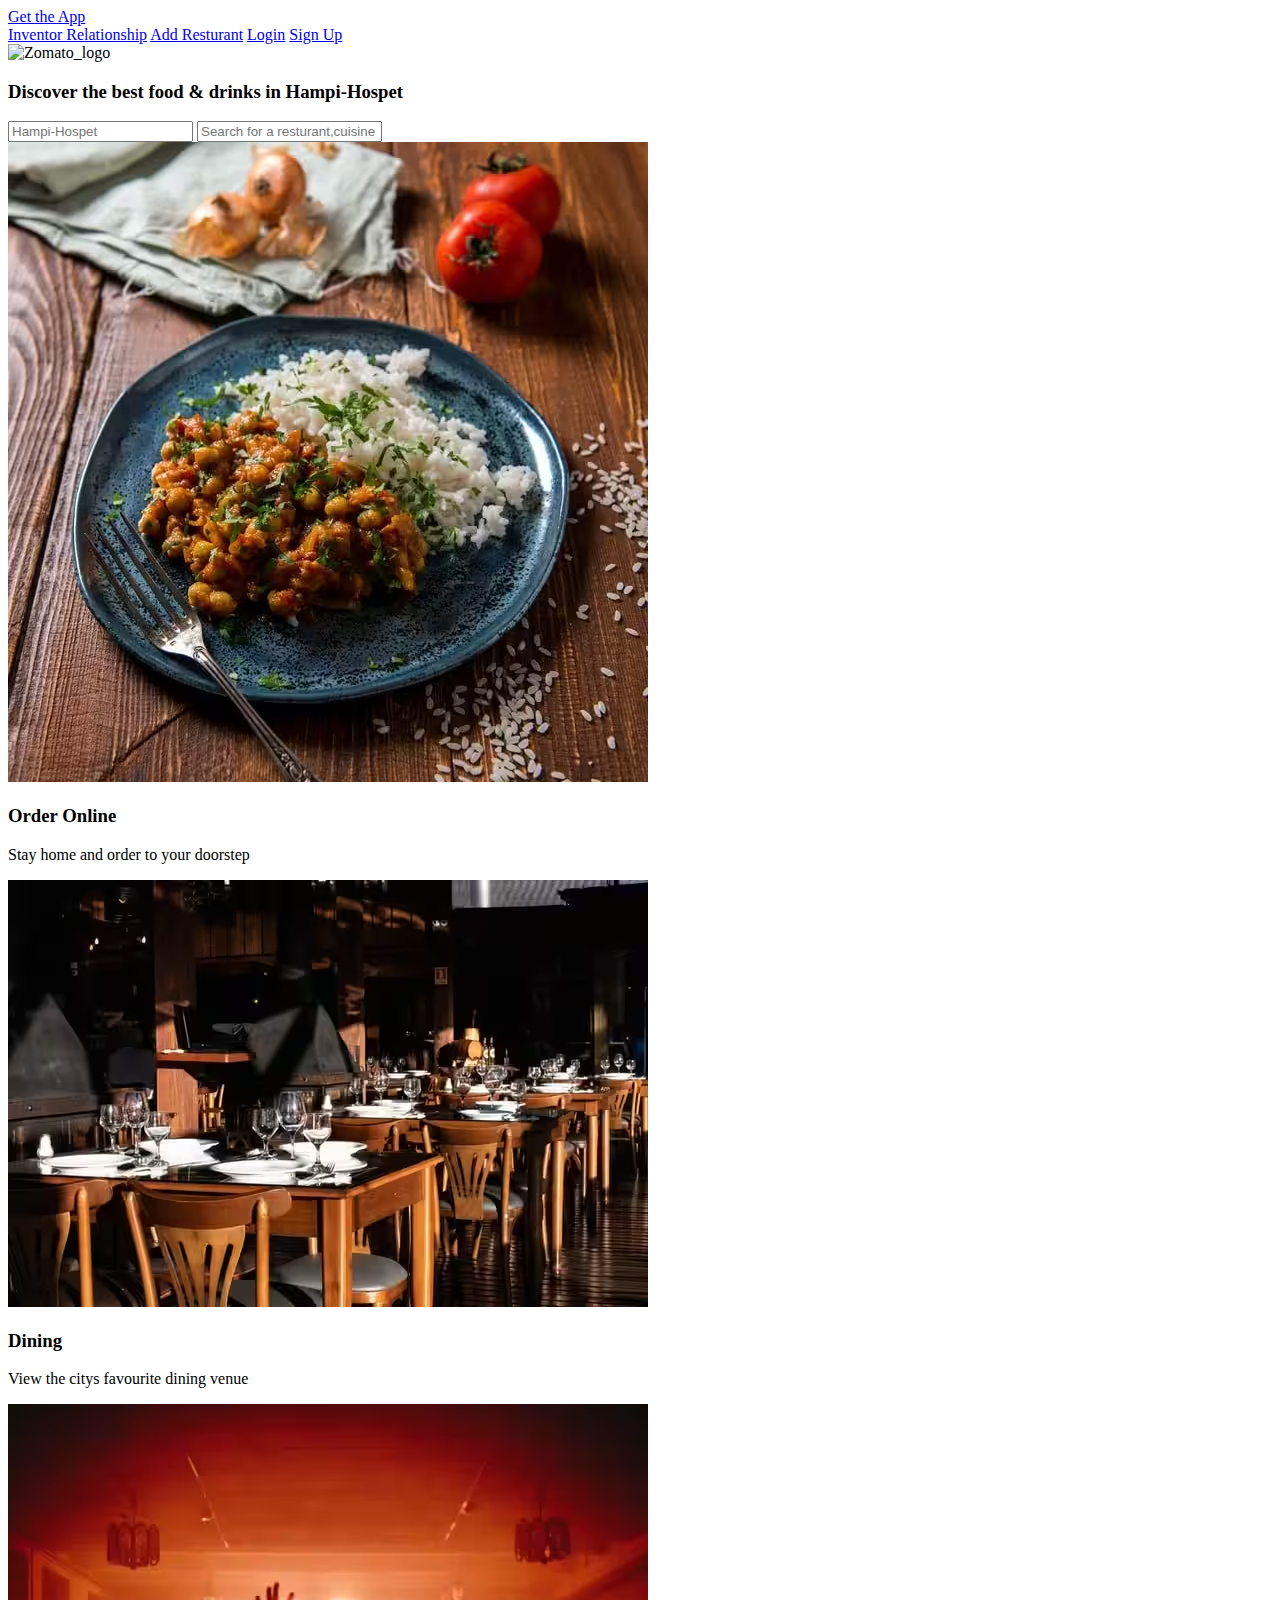
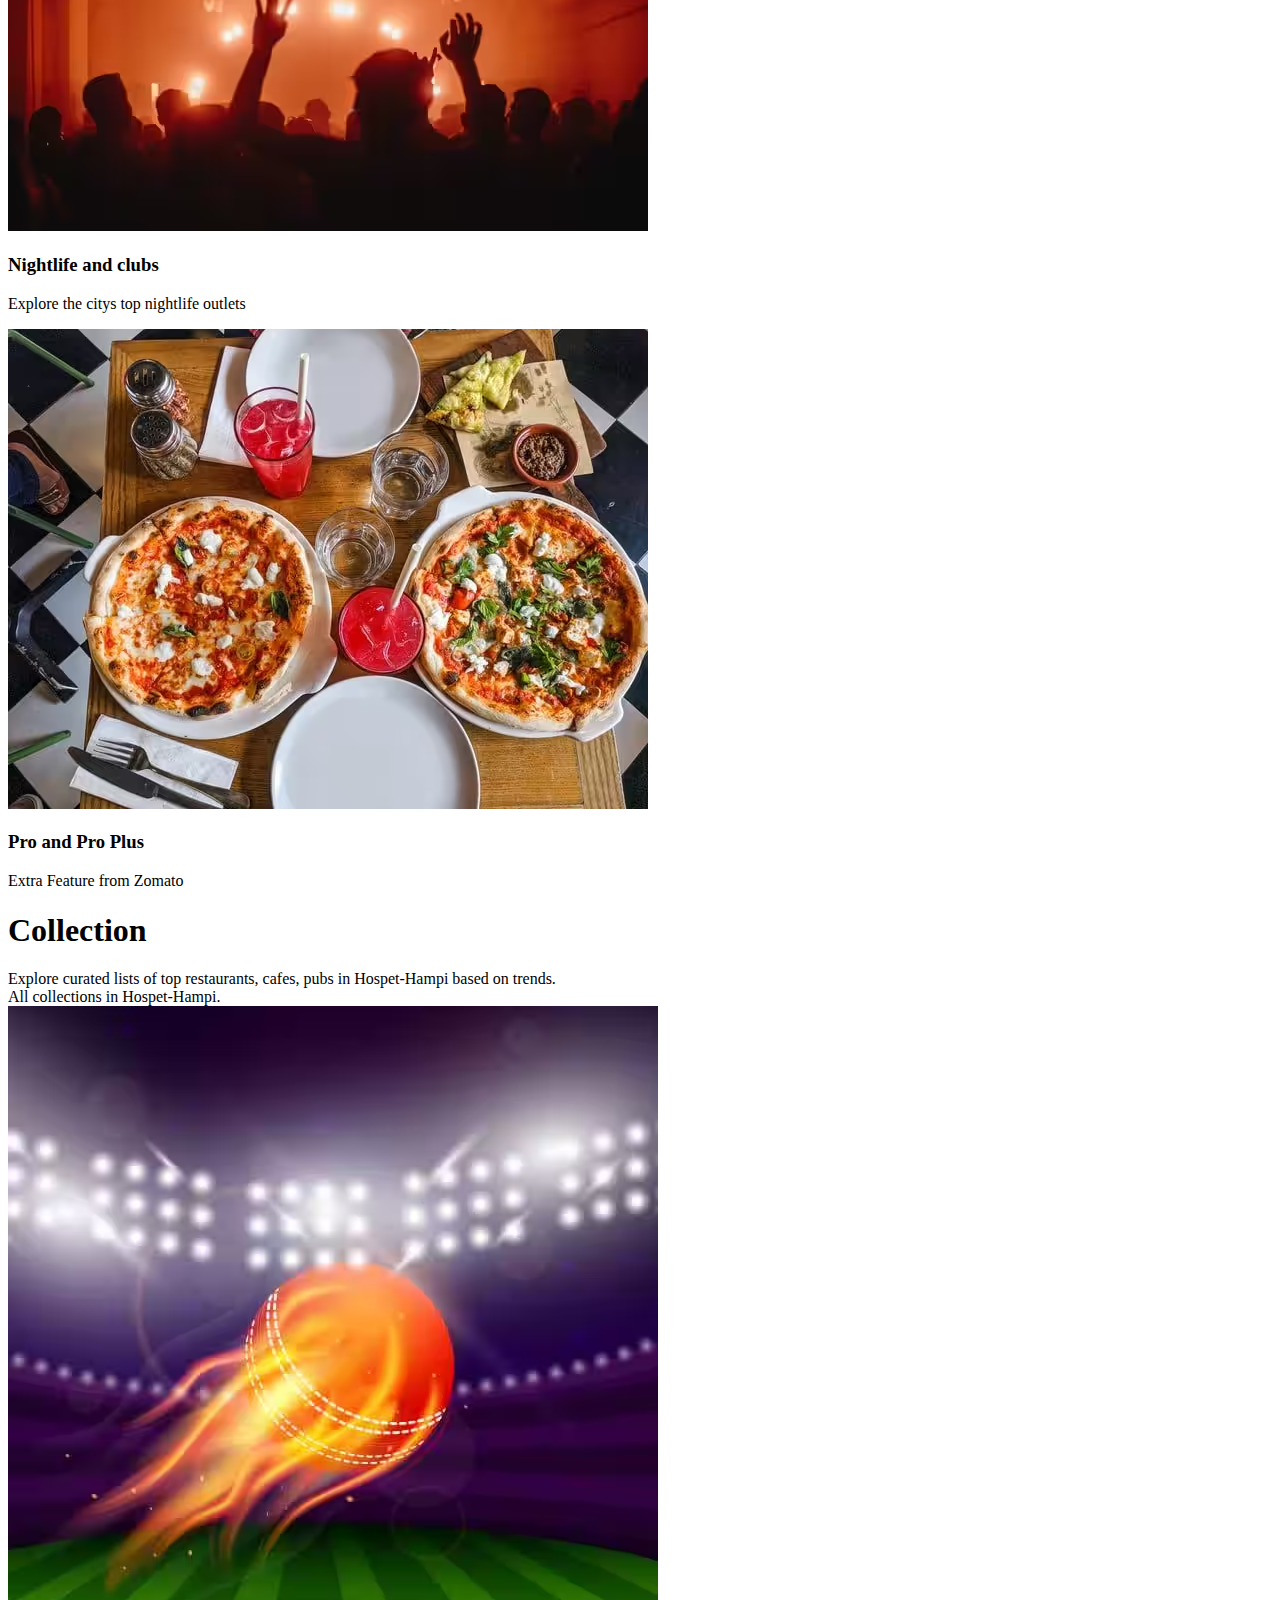
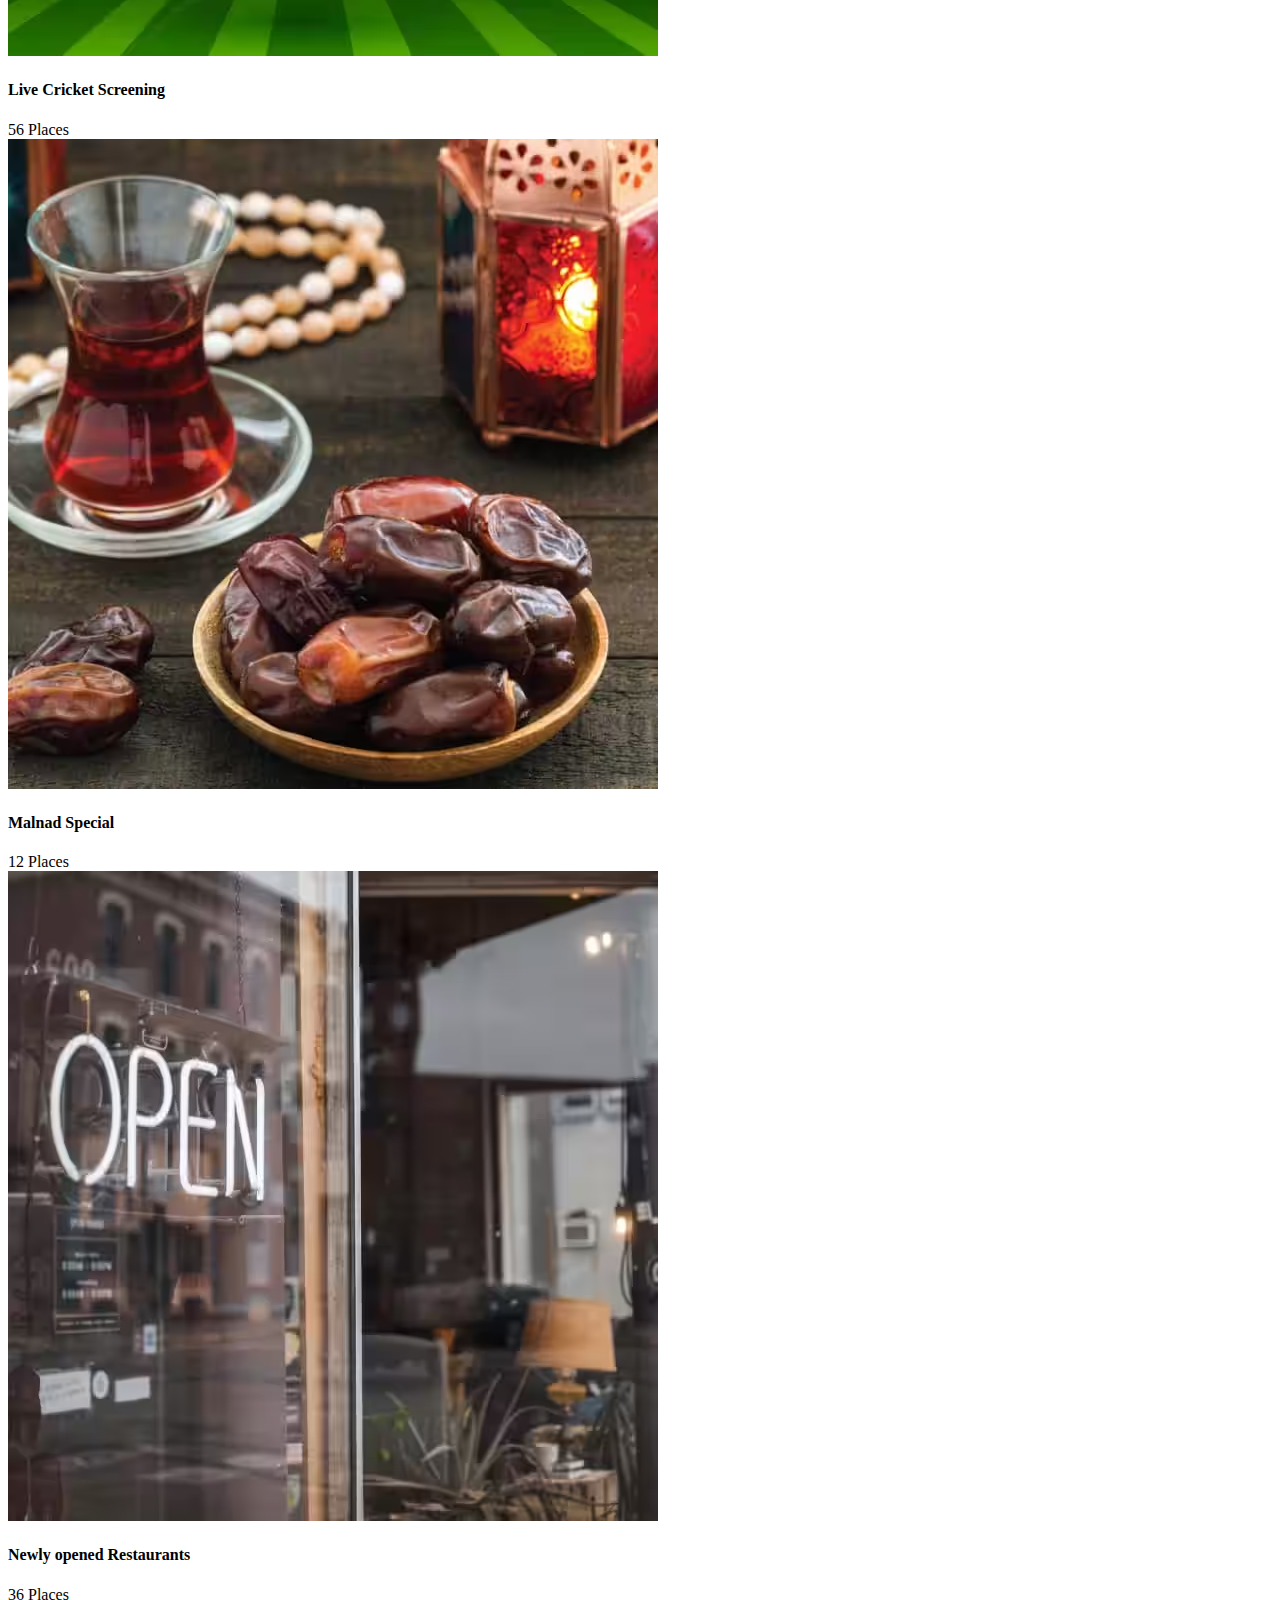
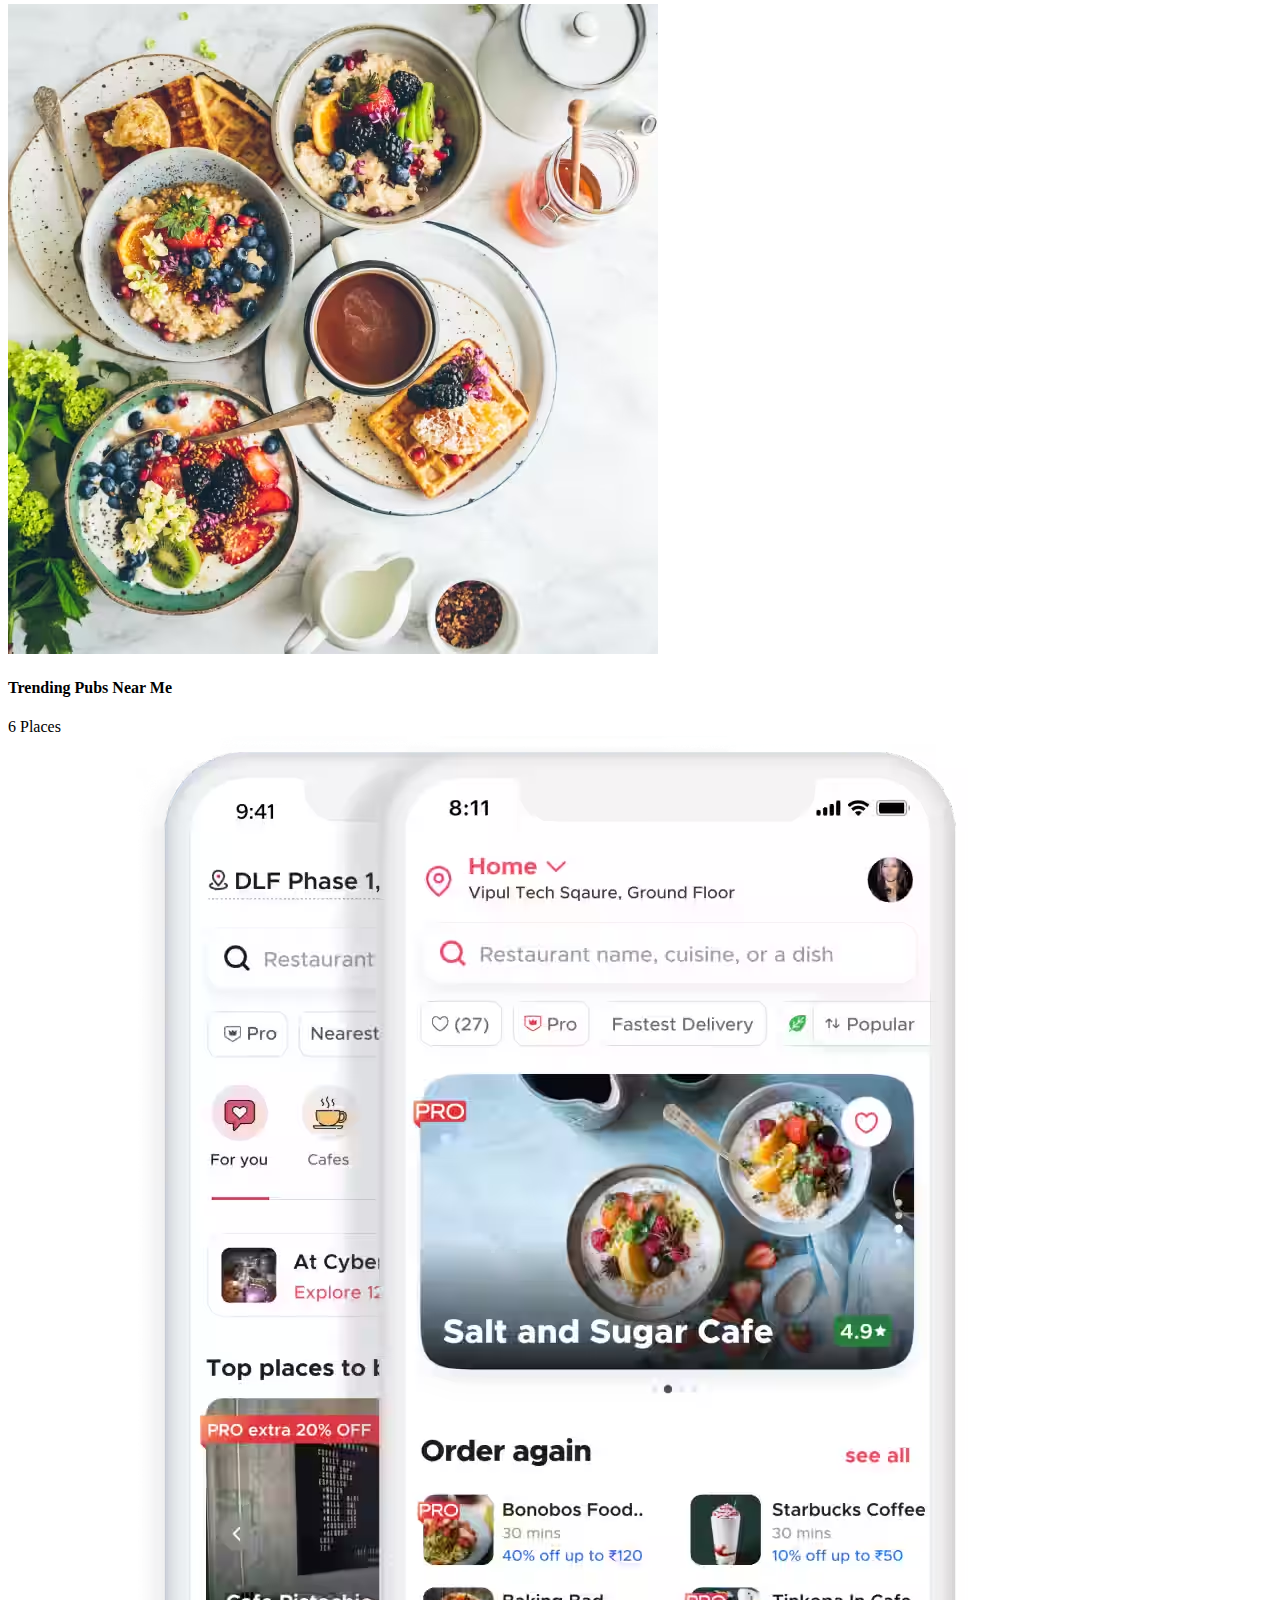
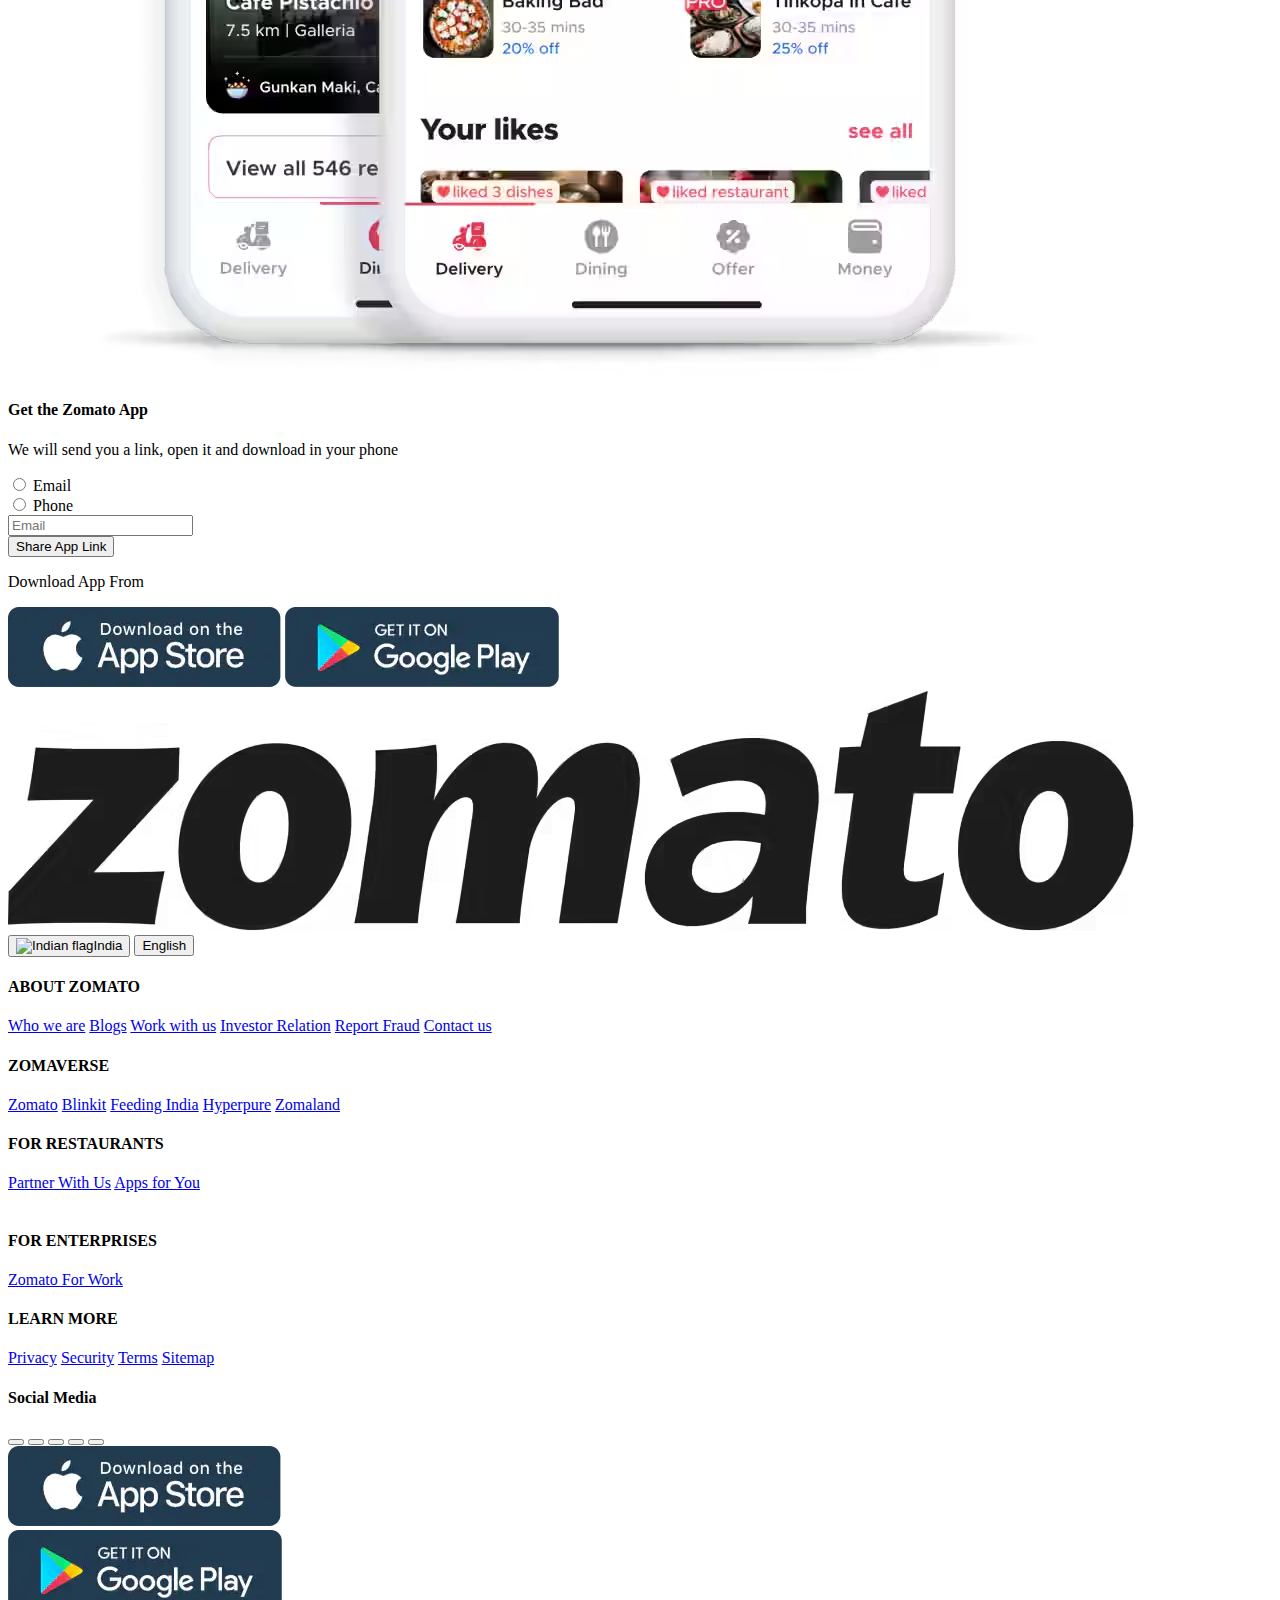
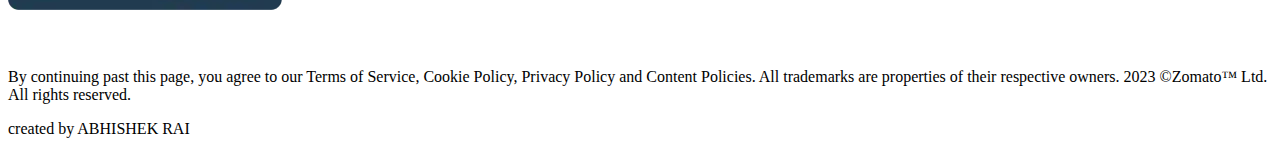
==== zomatoproject/index.html @ 9965978b "Add files via upload" ====
<!DOCTYPE html>
<html lang="en">
  <head>
    <meta charset="UTF-8" />
    <meta http-equiv="X-UA-Compatible" content="IE=edge" />
    <meta name="viewport" content="width=device-width, initial-scale=1.0" />

    <!-- Zomato logo in the tab -->
    <link
      rel="icon"
      type="image/x-icon"
      href="https://upload.wikimedia.org/wikipedia/commons/thumb/7/75/Zomato_logo.png/220px-Zomato_logo.png"
    />

    <!-- Font awesome icons -->
    <link
      rel="stylesheet"
      href="https://cdnjs.cloudflare.com/ajax/libs/font-awesome/6.1.1/css/all.min.css"
      integrity="sha512-KfkfwYDsLkIlwQp6LFnl8zNdLGxu9YAA1QvwINks4PhcElQSvqcyVLLD9aMhXd13uQjoXtEKNosOWaZqXgel0g=="
      crossorigin="anonymous"
      referrerpolicy="no-referrer"
    />

    <!-- Poppins font by google fonts -->
    <link rel="preconnect" href="https://fonts.googleapis.com" />
    <link rel="preconnect" href="https://fonts.gstatic.com" crossorigin />
    <link
      href="https://fonts.googleapis.com/css2?family=Poppins:ital,wght@0,100;0,200;0,300;0,400;0,500;0,600;0,700;0,800;0,900;1,100;1,200;1,300;1,400;1,500;1,600;1,700;1,800;1,900&display=swap"
      rel="stylesheet"
    />

    <!-- Importing styles.css -->
    <link rel="stylesheet" href="/styles.css" />

    <!-- Title of the web page -->
    <title>Zomato Landing Page Clone</title>
  </head>
  
  <body>
    
    <!-- Hero section -->
    <section class="hero__section">
      <nav class="navbar">
        <a href="#" class="about_app">Get the App</a>
        <div class="navbar__menu_container">
          <a href="#" class="link">Inventor Relationship</a>
          <a href="#" class="link">Add Resturant</a>
          <a href="#" class="link">Login</a>
          <a href="#" class="link">Sign Up</a>
          <a href="#" class="user__icon"><i class="fa-solid fa-user"></i></a>
        </div>
      </nav>
      <div class="hero__section_container">
        <img src="/images/heroSectionLogo.png" alt="Zomato_logo" class="hero__section_image">
        <h3 class="hero__section_heading">Discover the best food & drinks in Hampi-Hospet</h3>
        <div class="hero__section_input">
          <input class="hero__section_location" type="text" name="" id="" placeholder="Hampi-Hospet">
          <input class="hero__section_search" type="text" name="" id="" placeholder="Search for a resturant,cuisine or a dish" >
        </div>
      </div>
    </section>

    <!-- Offer card -->
    <section class="container__we_offer">
      <div class="container__item">
        <img src="images/item1.png" alt="item1">
        <h3>Order Online</h3>
        <p>Stay home and order to your doorstep</p>
      </div>
      <div class="container__item">
        <img src="images/item2.png" alt="item2">
        <h3>Dining</h3>
        <p>View the citys favourite dining venue</p>
      </div>
      <div class="container__item">
        <img src="images/item3.png" alt="item3">
        <h3>Nightlife and clubs</h3>
        <p>Explore the citys top nightlife outlets</p>
      </div>
      <div class="container__item">
        <img src="images/item4.png" alt="item4">
        <h3>Pro and Pro Plus</h3>
        <p>Extra Feature from Zomato</p>
      </div>
    </section>

    <!-- Collection Section -->
    <section class="collection__container_super">
      <div class="collection__container_heading">
        <h1>Collection</h1>
        <div class="sub_heading">
          <div>Explore curated lists of top restaurants, cafes, pubs in Hospet-Hampi based on trends.</div>
          <div>All collections in Hospet-Hampi.</div>
        </div>
      </div>
      <div class="collection__container">
        <div class="item1">
          <img src="images/collection1.jpg" alt="collection 1" class="overlay">
          <div class="content">
            <h4>Live Cricket Screening</h4>
            <span>56 Places</span>
          </div> 
        </div>
        <div class="item2">
          <img src="images/collection2.jpg" alt="collection2" class="overlay">
          <div class="content">
            <h4>Malnad Special</h4>
            <span>12 Places</span>
          </div>
        </div>
        <div class="item3">
          <img src="images/collection3.jpg" alt="collection3" class="overlay">
          <div class="content">
            <h4>Newly opened Restaurants</h4>
            <span>36 Places</span>
          </div>
        </div>
        <div class="item4">
          <img src="images/collection4.jpg" alt="collection4" class="overlay">
          <div class="content">
            <h4>Trending Pubs Near Me</h4>
            <span>6 Places</span>
          </div>
        </div>
      </div>
    </section>

    <!-- Get The App -->
    <section class="get__app">
      <div class="left">
        <img src="images/mobileBanner.png" alt="Mobile image">
      </div>
      <div class="right">
        <h4>Get the Zomato App</h4>
        <p>We will send you a link, open it and download in your phone</p>
        <div class="radio__button_container">
          <div>
            <input type="radio" id="email" name="download_app">
            <label for="email">Email</label>
          </div>
          <div>
            <input type="radio" id="phone" name="download_app">
            <label for="phone">Phone</label>
          </div>
        </div>
        <div class="input__container">
          <input type="text" placeholder="Email">
        </div>
        <div class="share_app">
          <button>Share App Link</button>
        </div>
        <div class="download_app">
          <p>Download App From</p>
        </div>
        <div class="image">
          <img src="images/appleStore.png" alt="download logo">
          <img src="images/playStore.png" alt="download logo">
        </div>
      </div>
    </section>

    <!-- footer section -->
    <footer class="footer__section">
      <div class="footer__container">
        <div class="footer">
          <img src="images/logo.png" alt="Zomato logo" class="footer_image">
          <div class="footer__contaier_link">
            <button> <img src="https://flagcdn.com/w40/in.png" alt="Indian flag" style="width: 1.5rem;">India</button>
            <button> <i class="fa fa-globe"></i>English</button>
          </div>
        </div>

        <div class="footer__container_section">
          <div class="footer__link">
            <h4>ABOUT ZOMATO</h4>
            <a href="#">Who we are</a>
            <a href="#">Blogs</a>
            <a href="#">Work with us</a>
            <a href="#">Investor Relation</a>
            <a href="#">Report Fraud</a>
            <a href="#">Contact us</a>
          </div>

          <div class="footer__link">
            <h4>ZOMAVERSE</h4>
            <a href="#">Zomato</a>
            <a href="#">Blinkit</a>
            <a href="#">Feeding India</a>
            <a href="#">Hyperpure</a>
            <a href="#">Zomaland</a>
          </div>

          <div class="footer__link">
            <h4>FOR RESTAURANTS</h4>
            <a href="#">Partner With Us</a>
            <a href="#">Apps for You</a>
            <br><br>
            <h4>FOR ENTERPRISES</h4>
            <a href="#">Zomato For Work</a>
          </div>

          <div class="footer__link">
            <h4>LEARN MORE</h4>
            <a href="#">Privacy</a>
            <a href="#">Security</a>
            <a href="#">Terms</a>
            <a href="#">Sitemap</a>
          </div>

          <div class="footer__link">
            <h4>Social Media</h4>
            <div class="section__link_container">
              <button><i class="fa-brands fa-linkedin-in"></i></button>
              <button><i class="fa-brands fa-instagram"></i></button>
              <button><i class="fa-brands fa-twitter"></i></button>
              <button><i class="fa-brands fa-facebook"></i></button>
              <button><i class="fa-brands fa-youtube"></i></button>
            </div>
            <div class="logo__container">
              <div class="logo">
                <img src="images/appleStore.png" alt="Apple logo">
              </div>
              <div class="logo">
                <img src="images/playStore.png" alt="Mobile logo">
              </div>
            </div>
          </div>
        </div>
      </div>
      <br><br><br>
      <footer class="final_footer">
        <span>By continuing past this page, you agree to our Terms of Service, Cookie Policy, Privacy Policy and Content Policies. All trademarks are properties of their respective owners. 2023 &copy;Zomato™ Ltd. All rights reserved.</span>
      </footer>
      <div class="owner">
        <p>created by ABHISHEK RAI</p>
      </div>
    </footer>

  </body>
</html>
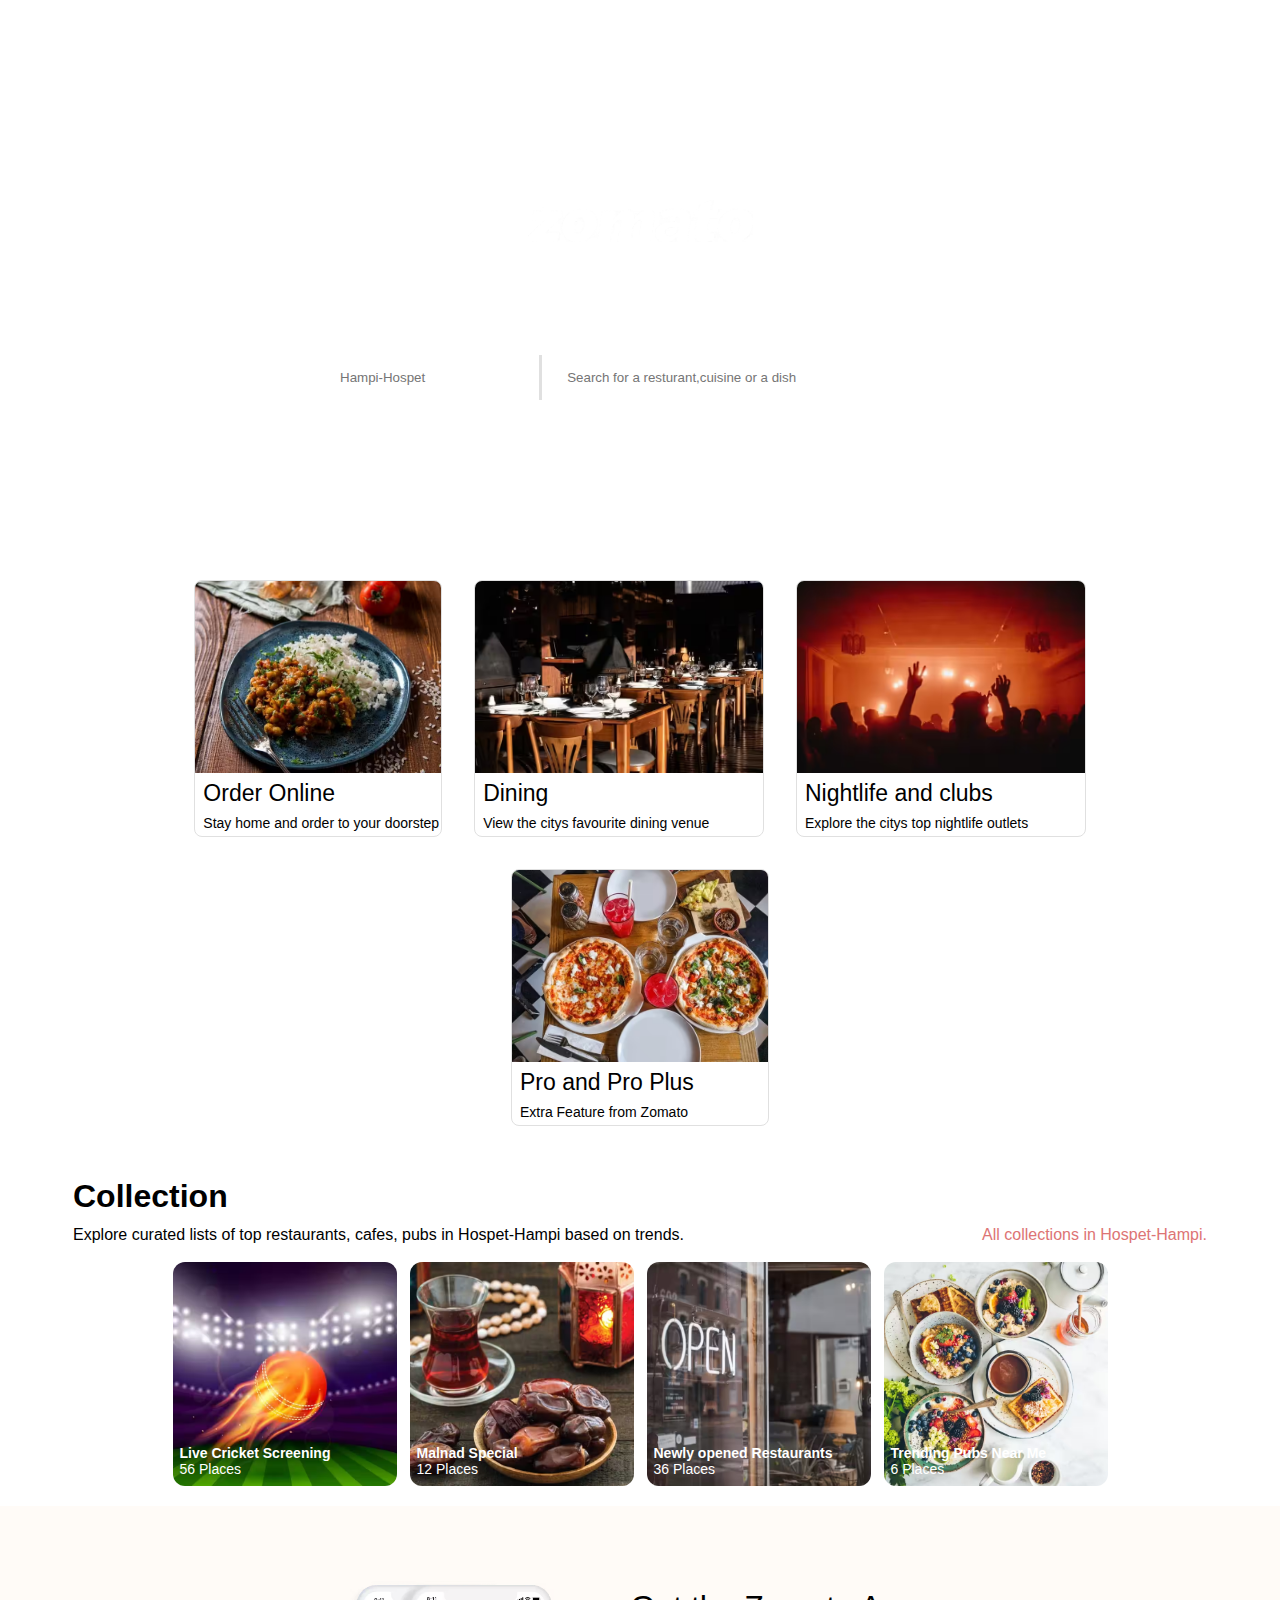
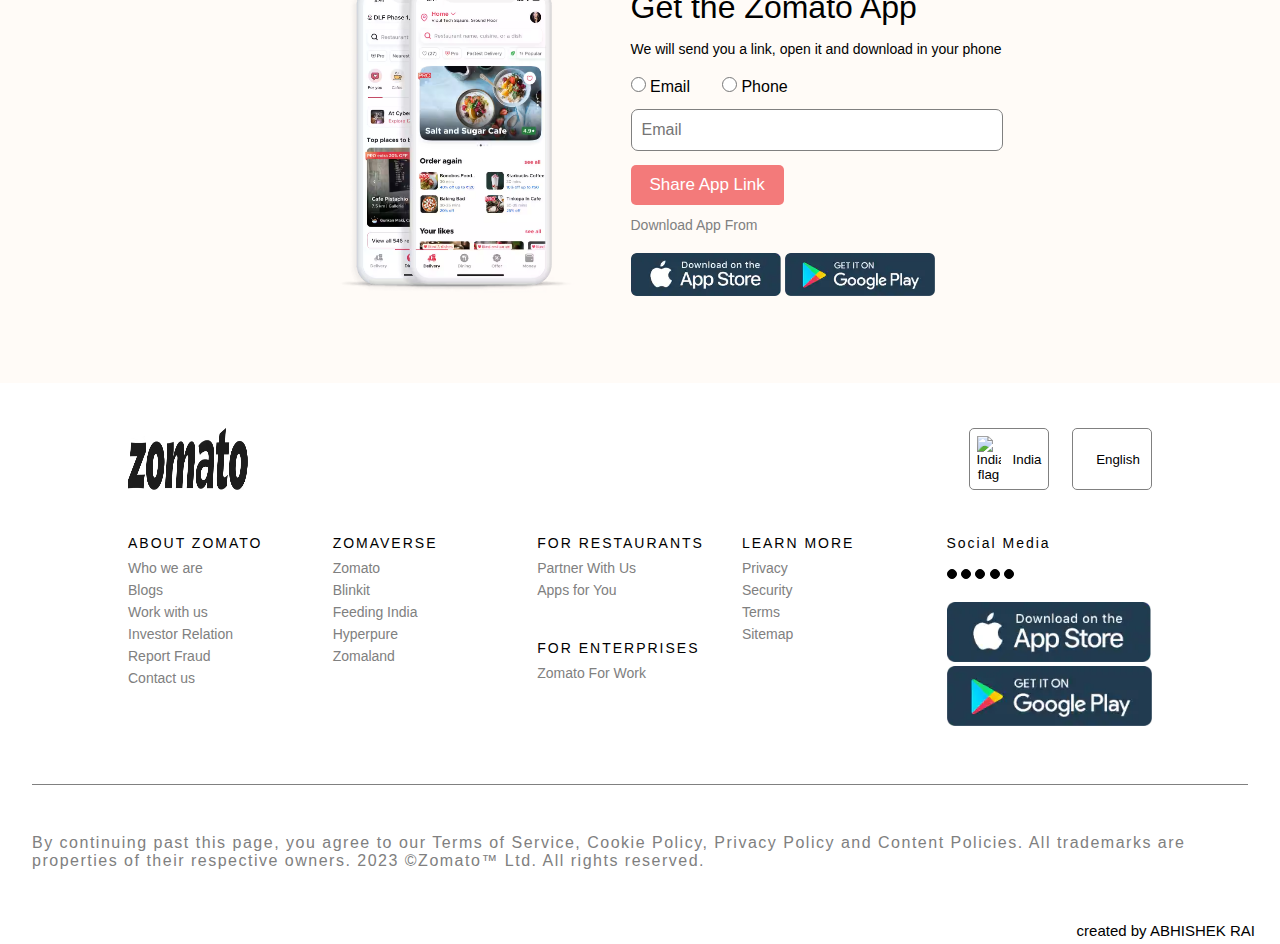
==== commit be7c2daf: "Update index.html" ====
--- a/zomatoproject/index.html
+++ b/zomatoproject/index.html
@@ -30,7 +30,7 @@
     />
 
     <!-- Importing styles.css -->
-    <link rel="stylesheet" href="/styles.css" />
+    <link rel="stylesheet" href="/zomatoproject/styles.css" />
 
     <!-- Title of the web page -->
     <title>Zomato Landing Page Clone</title>
@@ -51,7 +51,7 @@
         </div>
       </nav>
       <div class="hero__section_container">
-        <img src="/images/heroSectionLogo.png" alt="Zomato_logo" class="hero__section_image">
+        <img src="/zomatoproject/images/heroSectionLogo.png" alt="Zomato_logo" class="hero__section_image">
         <h3 class="hero__section_heading">Discover the best food & drinks in Hampi-Hospet</h3>
         <div class="hero__section_input">
           <input class="hero__section_location" type="text" name="" id="" placeholder="Hampi-Hospet">
--- a/zomatoproject/styles.css
+++ b/zomatoproject/styles.css
@@ -0,0 +1,479 @@
+*{
+    margin: 0;
+    padding: 0;
+    box-sizing: border-box;
+    font-family:'Lucida Sans', 'Lucida Sans Regular', 'Lucida Grande', 'Lucida Sans Unicode', Geneva, Verdana, sans-serif;
+}
+
+.hero__section{
+    background-image: url(/images/heroSectionBackground.png);
+    height: 60vh;
+    background-size: cover;
+}
+
+.navbar{
+    display: flex;
+    justify-content: space-between;
+    align-items: center;
+    height: 65px;
+    padding: 16px 48px;
+}
+
+.navbar a{
+    text-decoration: none;
+    color: white;
+}
+
+.navbar__menu_container {
+    display: flex;
+    gap: 23px;
+}
+
+.navbar__menu_container .user__icon{
+    height: 25px;
+    width: 25px;
+    border: 1px solid whitesmoke;
+    border-radius: 50%;
+    display: none;
+}
+
+.hero__section_container{
+    display: flex;
+    flex-direction: column;
+    justify-content: center;
+    align-items: center;
+    height: calc(60vh - 65px);
+    gap: 34px;
+}
+
+.hero__section_image{
+    width: 225px;
+    height: 42px;
+}
+
+.hero__section_heading{
+    color: white;
+    font-size: 35px;
+    text-align: center;
+}
+
+.hero__section_input{
+    background-color: white;
+    padding: 5px;
+    display: flex;
+    justify-content: center;
+    align-items: center;
+    width: 50%;
+    border-radius: 13px;
+    gap: 10px;
+}
+
+.hero__section_location, .hero__section_search{
+    padding: 15px;
+    border: none;
+    outline: none;
+}
+
+.hero__section_search{
+    width: 65%;
+}
+
+.hero__section_location{
+    width: 35%;
+    border-right: 3px solid #e0e0e0;
+}
+
+.container__we_offer{
+    display: flex;
+    flex-wrap: wrap;
+    gap: 2rem;
+    justify-content: center;
+    align-items: center;
+    margin: 2.5rem auto;
+    width: 90%;
+}
+
+.container__item{
+    overflow: hidden;
+    border-radius: 8px;
+    border: 1px solid #e0e0e0;
+    transition: all 1 ease-in-out;
+}
+
+.container__item h3,p{
+    padding: 3px 2px 5px 8px;
+}
+
+.container__item p{
+    font-size: 14px;
+}
+
+.container__item h3{
+    font-weight: 14;
+    font-size: 23px;
+}
+
+.container__item img{
+    width: 100%;
+    height: 12rem;
+    object-fit: cover;
+    object-position: center;
+}
+
+.container__item:hover{
+    transform: scale(1.05);
+}
+
+.collection__container_super{
+    width: 90%;
+    margin: 1rem auto;
+}
+
+.collection__container_heading{
+    padding: 12px 9px 18px;
+}
+
+.collection__container_heading .sub_heading{
+    display: flex;
+    justify-content: space-between;
+    align-items: center;
+    gap: 1rem;
+    padding-top: 11px;
+    font-size: 16px;
+    flex-wrap: wrap;
+}
+
+.collection__container_heading .sub_heading :nth-child(2){
+    color: rgb(221, 116, 116);
+}
+
+.collection__container{
+    display: flex;
+    justify-content: center;
+    align-items: center;
+    flex-wrap: wrap;
+    gap: 13px;
+}
+
+.collection__container img{
+    height: 14rem;
+    border-radius: 12px;
+}
+
+.collection__container .item1{
+    position: relative;
+}
+
+.collection__container .item2{
+    position: relative;
+}
+
+.collection__container .item3{
+    position: relative;
+}
+
+.collection__container .item4{
+    position: relative;
+}
+
+.collection__container .item1 .content{
+    position: absolute;
+    top: 176px;
+    padding: 7px;
+    font-size: 14px;
+    color: white;
+}
+
+.collection__container .item2 .content{
+    position: absolute;
+    top: 176px;
+    padding: 7px;
+    font-size: 14px;
+    color: white;
+}
+
+.collection__container .item3 .content{
+    position: absolute;
+    top: 176px;
+    padding: 7px;
+    font-size: 14px;
+    color: white;
+}
+
+.collection__container .item4 .content{
+    position: absolute;
+    top: 176px;
+    padding: 7px;
+    font-size: 14px;
+    color: white;
+}
+
+/* .item4 .overlay{
+    background: linear-gradient(0deg, rgba(0,0,0,1) 0%, rgba(0,0,0,0.97) 0%, rgba(0,0,0,0.78) 89%); 
+    background: linear-gradient(rgb(0,0,0));
+} */
+
+.get__app{
+    width: 100%;
+    height: 2%;
+    display: flex;
+    justify-content: center;
+    align-items: center;
+    background-color: rgb(255,251,247);
+    flex-wrap: wrap;
+    gap: 1.5rem;
+}
+
+.get__app .left{
+    display: flex;
+}
+
+.get__app .left img{
+    display: flex;
+    flex: 2;
+    width: 330px;
+    height: 477px;
+    padding-top: 75px;
+    padding-bottom: 90px;
+    padding-left: 56px;
+    justify-content: center;
+    align-items: center;
+}
+
+.get__app .right{
+    padding: 0px 15px;
+}
+
+.get__app .right h4{
+    font-size: 32px;
+    font-weight: lighter;
+    padding-bottom: 12px;
+}
+
+.get__app .right p{
+    font-size: 14px;
+    padding-left: 0px;
+    padding-bottom: 20px;
+}
+
+.get__app .right .radio__button_container{
+    display: flex;
+    gap: 2rem;
+    align-items: center;
+    padding-bottom: 13px;
+}
+
+.get__app .right .radio__button_container div input{
+    accent-color: rgb(239, 79, 95);
+    height: 15px;
+    width: 15px;
+}
+
+.get__app .right .input__container{
+    padding-bottom: 14px;
+}
+
+.get__app .right .input__container input{
+    padding: 11px 10px;
+    outline: none;
+    width: 100%;
+    border: 1.5px solid grey;
+    border-radius: 7px;
+    font-size: 16px;
+}
+
+.get__app .right .share_app button{
+    border: none;
+    color: white;
+    background-color: rgb(243, 122, 122);
+    border-radius: 5px;
+    cursor: pointer;
+    padding: 10px 19px;
+    font-size: 17px;
+}
+
+.get__app .right .download_app{
+    padding-top: 9px;
+    color: grey;
+}
+
+.get__app .right .image img{
+    width: 150px;
+}
+
+.footer__container{
+    width: 80%;
+    margin: auto;
+    padding-top: 45px;
+}
+
+.footer__container .footer{
+    display: flex;
+    justify-content: space-between;
+    flex-wrap: wrap;
+    padding-bottom: 45px;
+}
+
+.footer__container .footer .footer_image{
+    width: 7.5rem;
+}
+
+.footer__container .footer .footer__contaier_link{
+    display: flex;
+    gap: 23px;
+}
+
+.footer__container .footer .footer__contaier_link button{
+    padding: 7px;
+    border: 1px solid grey;
+    border-radius: 5px;
+    cursor: pointer;
+    background-color: white;
+    display: flex;
+    justify-content: center;
+    align-items: center;
+    width: 5rem;
+    gap: 12px;
+}
+
+.footer__container_section{
+    display: grid;
+    grid-template-columns: repeat(5,1fr);
+    column-gap: 34px;
+}
+
+.footer__container_section .footer__link h4{
+    font-weight: 5;
+    letter-spacing: 2px;
+    padding-bottom: 9px;
+    font-size: 14px;
+}
+
+.footer__container_section .footer__link a{
+    display: flex;
+    flex-direction: column;
+    color: grey;
+    font-size: 14px;
+    text-decoration: none;
+    padding-bottom: 6px;
+}
+
+.footer__container_section .footer__link a:hover{
+    color: black;
+}
+
+.footer__container_section .footer__link .section__link_container button{
+    background-color: black;
+    color: white;
+    padding: 4px;
+    border: 1px solid black;
+    border-radius: 50%;
+}
+
+.footer__link .logo__container{
+    padding-top: 23px;
+}
+
+.footer__link .logo__container .logo img{
+    height: 60px;
+}
+
+.footer__section .final_footer{
+    border-top: 1px solid grey;
+    width: 95%;
+    height: 15vh;
+    margin: auto;
+    display: flex;
+    flex-wrap: wrap;
+    align-items: center;
+}
+
+.footer__section .final_footer span{
+    color: grey;
+    letter-spacing: 1.5px;
+    font-size: 16px;
+}
+
+.footer__section .owner p{
+    display: flex;
+    flex-wrap: wrap;
+    align-items: center;
+    flex-direction: row-reverse;
+    padding-right: 25px;
+    font-size: 15px;
+}
+
+@media only screen and (max-width:790px){
+    .footer__container_section{
+        grid-template-columns:repeat(4, 1fr);
+    } 
+}
+
+@media only screen and (max-width:745px){
+    .get__app .left img{
+        padding: 75px 15px 19px 15px;
+    } 
+}
+
+@media only screen and (max-width:680px){
+    .footer__container_section{
+        grid-template-columns:repeat(3, 1fr);
+    } 
+}
+
+@media only screen and (max-width:600px){
+    .hero__section_container .hero__section_input{
+        width: 80%;
+        margin: auto;
+    }
+    .navbar__menu_container .link{
+        display: none;
+    }
+    .navbar__menu_container .user__icon{
+        display: flex;
+        justify-content: center;
+        align-items: center;
+    }
+    .footer__container_section{
+        grid-template-columns:repeat(2, 1fr);
+        column-gap: 9px;
+        row-gap: 23px;
+    }
+}
+
+@media only screen and (max-width:530px){
+    .footer__section .final_footer span{
+        letter-spacing: 0px;
+        font-size: 13px;
+    }
+    .footer__section .owner p{
+        font-size: 16px;
+    }
+}
+
+@media only screen and (max-width:400px){
+    .hero__section .navbar{
+        padding-bottom: 45px;
+        padding-top: 30px;
+    }
+    .hero__section .hero__section_container img{
+        width: 179px;
+        height: 32px;
+    }
+    .hero__section .hero__section_container h3{
+        font-size: 28px;
+    }
+    .hero__section .hero__section_container .hero__section_input{
+        width: 80%;
+    }
+    .footer__container_section{
+        grid-template-columns:repeat(1, 1fr);
+    } 
+}
+
+@media only screen and (max-width:393px){
+    .footer__container .footer img{
+        padding-bottom: 12px;
+    } 
+}
+
